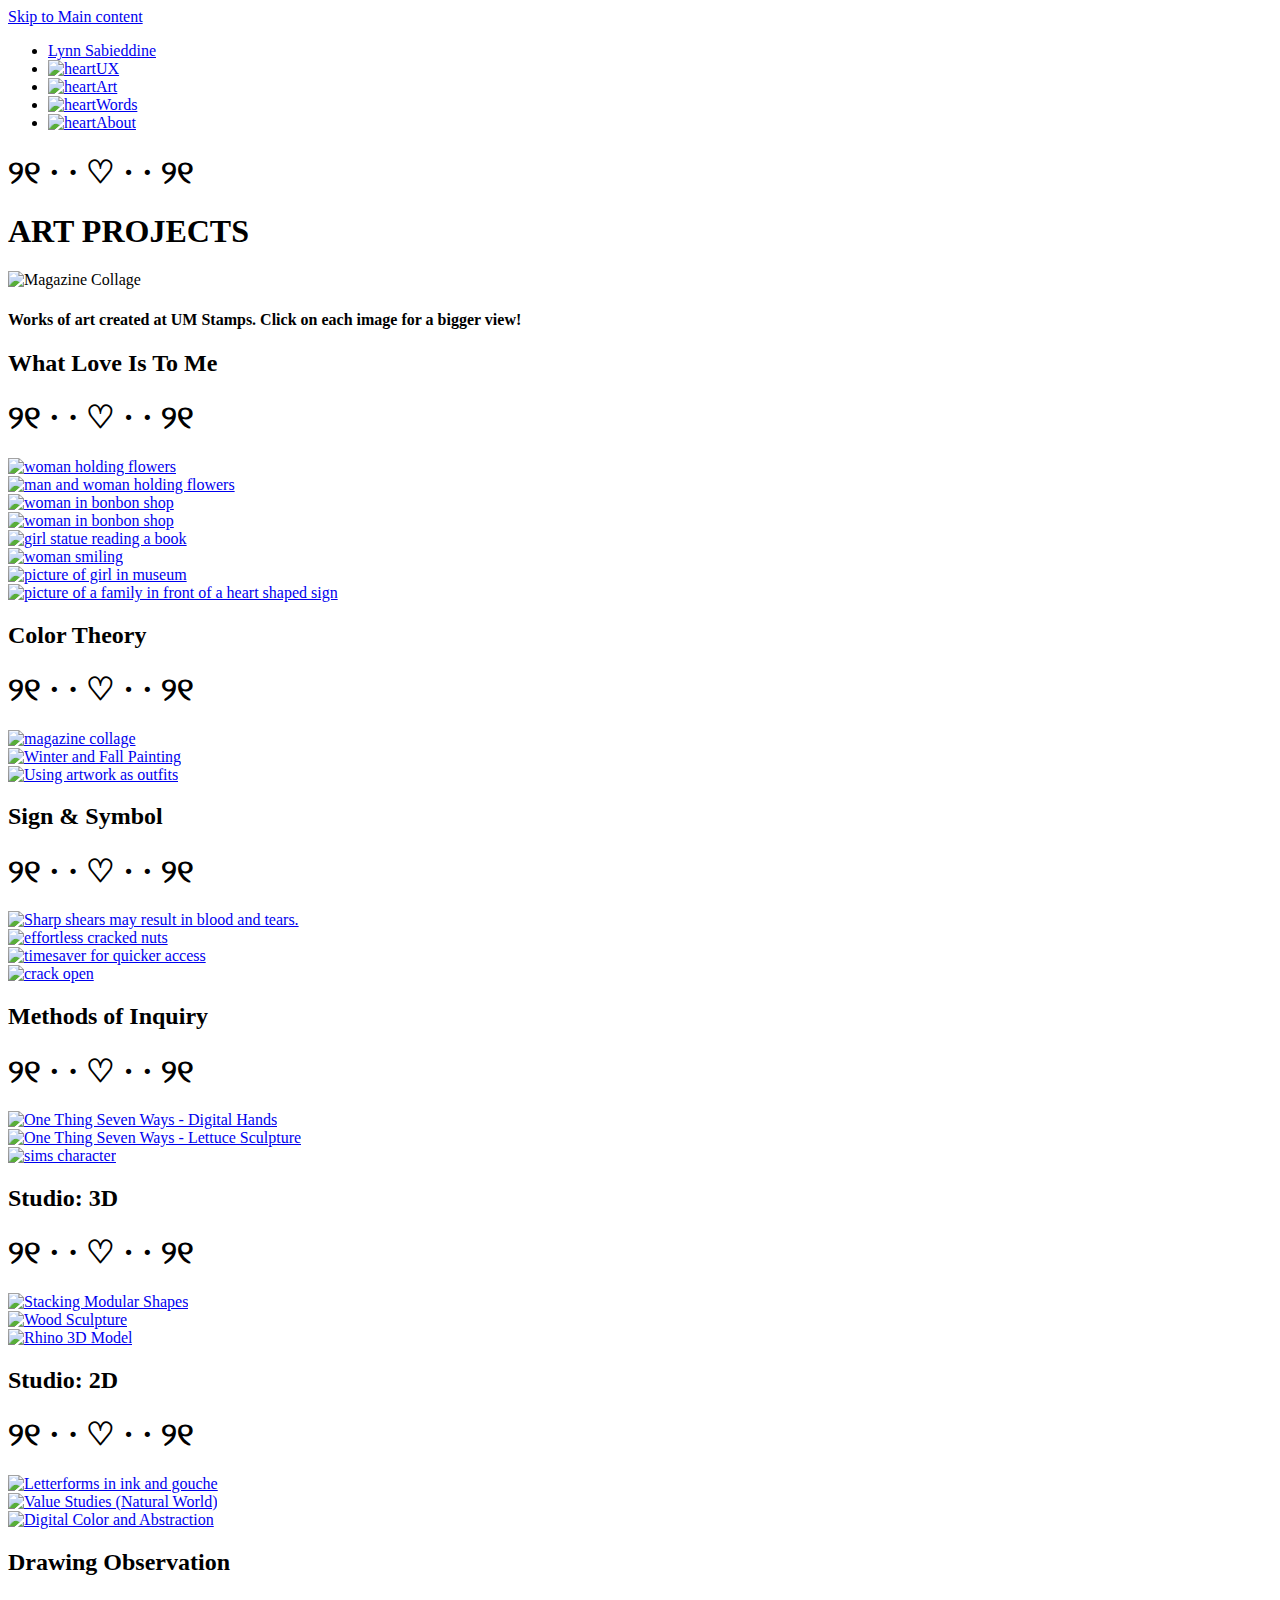
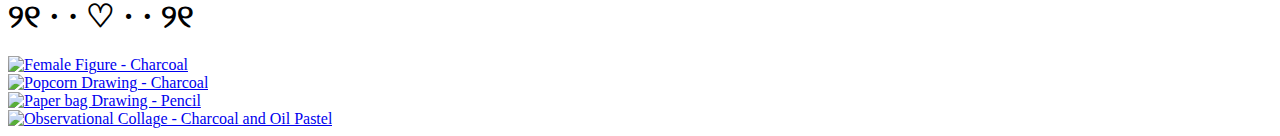
==== art.html @ 9397d545 "Add files via upload" ====
<!DOCTYPE html>
<html lang="en">
    <link rel="stylesheet" href="css/reset.css">
    <link rel="stylesheet" href="css/style.css">
    <link rel="stylesheet" href="https://fonts.googleapis.com/css?family=Yeseva One">
    <link rel="stylesheet" href="https://use.typekit.net/hsy3ncc.css">
    <link rel="stylesheet" href="https://cdnjs.cloudflare.com/ajax/libs/font-awesome/4.7.0/css/font-awesome.min.css">
    <link rel="icon" type="image/x-icon" href="img/favicon.ico">


<head>
    <meta charset="UTF-8">
    <meta http-equiv="X-UA-Compatible" content="IE=edge">
    <meta name="viewport" content="width=device-width, initial-scale=1.0">
    
    <title>Lynn Sabieddine | Art</title>

</head>

<body>

    <a href = "#main" id="skip">Skip to Main content</a>

    <nav>

        <ul class="navigation">
            <div class="lynn">
            <li><a class="lynn" href="index.html">Lynn Sabieddine</a></li>
            </div>
            <div class="rest">
            <li><a href="ux.html"> <img class="heart" src="img/circle_button.png" alt="heart" />UX</a></li>
            <li><a class="active" href="art.html"><img class="heart" src="img/filledheart.png" alt="heart" />Art</a></li>
            <li><a href="opinions.html"><img class="heart" src="img/circle_button.png" alt="heart" />Words</a></li>
            <li><a href="about.html"><img class="heart" src="img/circle_button.png" alt="heart" />About</a></li>
            </div>

            
        </ul>
    </nav>

    <main id="main">

        <div class="ux-image-container">
            <h1 class="divider">୨୧ · · ♡ · · ୨୧</h1>
            <h1 class="ux-header"> ART PROJECTS</h1>
            <div class="ux-image">
                <img class="ux-home" src="img/Screenshot 2024-02-01 at 5.25.58 AM.png" alt="Magazine Collage" />

            </div>
            <div class="home-captions">

                <h4 class="ux-description"> Works of art created at UM Stamps. Click on each image for a bigger view! </h4> 

            </div>



        </div>



        <div class="art-row">
            <h2 class="recent">What Love Is To Me</h2>
            <h1 class="recent-divider">୨୧ · · ♡ · · ୨୧</h1>

            <div class="artcolumn" >
                <a href = "img/IMG_4673.JPG" target="_blank" data-lightbox="love" data-title="What Love Is To People" data-alt="woman holding flowers">
                    <img src="img/IMG_4673.JPG" width = "250" alt="woman holding flowers">
                </a>
            </div>

            <div class="artcolumn" >
            <a href = "img/IMG_4675.JPG" target="_blank" data-lightbox="love" data-title="What Love Is To People" data-alt="man and woman holding flowers">
                <img src="img/IMG_4675.JPG" width = "250" alt="man and woman holding flowers">
            </a>
    </div>


        <div class="artcolumn" >
            <a href = "img/IMG_4684.JPG" target="_blank" data-lightbox="love" data-title="What Love Is To People" data-alt="woman in bonbon shop">
                <img src="img/IMG_4684.JPG" width = "250" alt="woman in bonbon shop">
            </a>
        </div>

        <div class="artcolumn" >
            <a href = "img/IMG_4685.JPG" target="_blank" data-lightbox="love" data-title="What Love Is To People" data-alt="woman in bonbon shop">
                <img src="img/IMG_4685.JPG" width = "250" alt="woman in bonbon shop">
            </a>
        </div>

        <div class="artcolumn" >
            <a href = "img/IMG_4617.JPG" target="_blank" data-lightbox="love" data-title="What Love Is To People" data-alt="girl statue reading a book">
                <img src="img/IMG_4617.JPG" width = "250" alt="girl statue reading a book">
            </a>
        </div>

        <div class="artcolumn" >
            <a href = "img/IMG_4744.JPG" target="_blank" data-lightbox="love" data-title="What Love Is To People" data-alt="woman smiling">
                <img src="img/IMG_4744.JPG" width = "250" alt="woman smiling">
            </a>
        </div>

        <div class="artcolumn" >
            <a href = "img/IMG_4758.JPG" target="_blank" data-lightbox="love" data-title="What Love Is To People" data-alt="picture of girl in museum">
                <img src="img/IMG_4758.JPG" width = "250" alt="picture of girl in museum">
            </a>
        </div>

        <div class="artcolumn" >
            <a href = "img/IMG_4767.JPG" target="_blank" data-lightbox="love" data-title="What Love Is To People" data-alt="picture of a family in front of a heart shaped sign">
                <img src="img/IMG_4767.JPG" width = "250" alt="picture of a family in front of a heart shaped sign">
            </a>
        </div>
            </div>


        <div class="art-row">
            <h2 class="recent">Color Theory</h2>
            <h1 class="recent-divider">୨୧ · · ♡ · · ୨୧</h1>

            <div class="artcolumn" >
                <a href = "img/Lynn Sabieddine Color.png" target="_blank" data-lightbox="colortheory" data-title="Magazine Collage" data-alt="magazine collage">
                    <img src="img/Lynn Sabieddine Color.png" width = "260" alt="magazine collage">
                </a>
            </div>

            <div class="artcolumn" >
            <a href = "img/colortheory3.png" target="_blank" data-lightbox="colortheory" data-title="Winter and Fall Painting" data-alt="Winter and Fall Painting">
                <img src="img/colortheory3.png" width = "350" alt="Winter and Fall Painting">
            </a>
    </div>


        <div class="artcolumn" >
            <a href = "img/colortheory2.png" target="_blank" data-lightbox="colortheory" data-title="Using artwork as outfits" data-alt="Using artwork as outfits">
                <img src="img/colortheory2.png" width = "280" alt="Using artwork as outfits">
            </a>
        </div>

            </div>



        <div class="art-row">
            <h2 class="recent">Sign & Symbol</h2>
            <h1 class="recent-divider">୨୧ · · ♡ · · ୨୧</h1>

            <div class="artcolumn" >
                <a href = "img/signsymbol3.png" target="_blank" data-lightbox="signsymbol" data-title="Capturing the Object’s Essence - Kitchen Shears" data-alt="Sharp shears may result in blood and tears.">
                    <img src="img/signsymbol3.png" width = "250" alt="Sharp shears may result in blood and tears.">
                </a>
            </div>

            <div class="artcolumn" >
            <a href = "img/signsymbol1.png" target="_blank" data-lightbox="signsymbol" data-title="Capturing the Object’s Essence - Kitchen Shears" data-alt="effortless cracked nuts">
                <img src="img/signsymbol1.png" width = "250" alt="effortless cracked nuts">
            </a>
    </div>


        <div class="artcolumn" >
            <a href = "img/signsymbol2.png" target="_blank" data-lightbox="signsymbol" data-title="Capturing the Object’s Essence - Kitchen Shears" data-alt="timesaver for quicker access">
                <img src="img/signsymbol2.png" width = "250" alt="timesaver for quicker access">
            </a>
        </div>

        <div class="artcolumn" >
            <a href = "img/signsymbol4.png" target="_blank" data-lightbox="signsymbol" data-title="Capturing the Object’s Essence - Kitchen Shears" data-alt="crack open">
                <img src="img/signsymbol4.png" width = "250" alt="crack open">
            </a>
        </div>
            </div>


        <div class="art-row">
            <h2 class="recent">Methods of Inquiry</h2>
            <h1 class="recent-divider">୨୧ · · ♡ · · ୨୧</h1>

            <div class="artcolumn" >
                <a href = "img/art3.png" target="_blank" data-lightbox="methods" data-title="One Thing Seven Ways - Digital Hands" data-alt="One Thing Seven Ways - Digital Hands">
                    <img src="img/art3.png" width = "400" alt="One Thing Seven Ways - Digital Hands">
                </a>
            </div>

            <div class="artcolumn" >
            <a href = "img/Screenshot 2024-02-01 at 4.11.30 AM.png" target="_blank" data-lightbox="methods" data-title="One Thing Seven Ways - Lettuce Sculpture" data-alt="One Thing Seven Ways - Lettuce Sculpture">
                <img src="img/Screenshot 2024-02-01 at 4.11.30 AM.png" width = "260" alt="One Thing Seven Ways - Lettuce Sculpture">
            </a>
    </div>


        <div class="artcolumn" >
            <a href = "img/Screenshot 2024-02-01 at 4.12.01 AM.png" target="_blank" data-lightbox="methods" data-title="Speculative Research Project" data-alt="sims character">
                <img src="img/Screenshot 2024-02-01 at 4.12.01 AM.png" width = "300" alt="sims character">
            </a>
        </div>

            </div>



        <div class="art-row">
            <h2 class="recent">Studio: 3D</h2>
            <h1 class="recent-divider">୨୧ · · ♡ · · ୨୧</h1>

            <div class="artcolumn" >
                <a href = "img/Lynn Sabieddine 3D Art.jpg" target="_blank" data-lightbox="studio3d" data-title="Stacking Modular Shapes" data-alt="Stacking Modular Shapes">
                    <img src="img/Lynn Sabieddine 3D Art.jpg" width = "280" alt="Stacking Modular Shapes">
                </a>
            </div>

            <div class="artcolumn" >
            <a href = "img/Screenshot 2024-02-01 at 4.01.50 AM.png" target="_blank" data-lightbox="studio3d" data-title="Wood Sculpture" data-alt="Wood Sculpture">
                <img src="img/Screenshot 2024-02-01 at 4.01.50 AM.png" width = "300" alt="Wood Sculpture">
            </a>
    </div>

        <div class="artcolumn" >
            <a href = "img/Screenshot 2024-02-01 at 4.01.06 AM.png" target="_blank" data-lightbox="studio3d" data-title="Rhino 3D Model" data-alt="Rhino 3D Model">
                <img src="img/Screenshot 2024-02-01 at 4.01.06 AM.png" width = "310" alt="Rhino 3D Model">
            </a>
        </div>

            </div>


        <div class="art-row">
            <h2 class="recent">Studio: 2D</h2>
            <h1 class="recent-divider">୨୧ · · ♡ · · ୨୧</h1>

            <div class="artcolumn" >
                <a href = "img/Sabieddine_Lynn_Project_2_Final.jpg" target="_blank" data-lightbox="studio2d" data-title="Letterforms" data-alt="Letterforms in ink and gouche">
                    <img src="img/Sabieddine_Lynn_Project_2_Final.jpg" width = "280" alt="Letterforms in ink and gouche">
                </a>
            </div>

            <div class="artcolumn" >
            <a href = "img/Sabieddine_Lynn_Project_3_Final.jpg" target="_blank" data-lightbox="studio2d" data-title="Value Studies (Natural World)" data-alt="Value Studies (Natural World)">
                <img src="img/Sabieddine_Lynn_Project_3_Final.jpg" width = "420" alt="Value Studies (Natural World)">
            </a>
    </div>

        <div class="artcolumn" >
            <a href = "img/art1.png" target="_blank" data-lightbox="studio2d" data-title="Digital Color and Abstraction" data-alt="Digital Color and Abstraction">
                <img src="img/art1.png" width = "290" alt="Digital Color and Abstraction">
            </a>
        </div>

            </div>




        <div class="art-row">
            <h2 class="recent">Drawing Observation</h2>
            <h1 class="recent-divider">୨୧ · · ♡ · · ୨୧</h1>

            <div class="artcolumn" >
                <a href = "img/7_SabieddineL.jpg" target="_blank" data-lightbox="drawing" data-title="Female Figure - Charcoal" data-alt="Female Figure - Charcoal">
                    <img src="img/7_SabieddineL.jpg" width = "190" alt="Female Figure - Charcoal">
                </a>
            </div>

            <div class="artcolumn" >
            <a href = "img/SABIEDDINE_LYNN_POPCORN.jpg" target="_blank" data-lightbox="drawing" data-title="Popcorn Drawing - Charcoal" data-alt="Popcorn Drawing - Charcoal">
                <img src="img/SABIEDDINE_LYNN_POPCORN.jpg" width = "320" alt="Popcorn Drawing - Charcoal">
            </a>
    </div>

        <div class="artcolumn" >
            <a href = "img/IMG_5589.jpg" target="_blank" data-lightbox="drawing" data-title="Paper bag Drawing - Pencil" data-alt="Paper bag Drawing - Pencil">
                <img src="img/IMG_5589.jpg" width = "320" alt="Paper bag Drawing - Pencil">
            </a>
        </div>

        <div class="artcolumn" >
            <a href = "img/Screenshot 2024-02-01 at 3.18.17 AM.png" target="_blank" data-lightbox="drawing" data-title="Observational Collage - Charcoal and Oil Pastel" data-alt="Observational Collage - Charcoal and Oil Pastel">
                <img src="img/Screenshot 2024-02-01 at 3.18.17 AM.png" width = "190" alt="Observational Collage - Charcoal and Oil Pastel">
            </a>
        </div>
            </div>
     




    </main>


    <script src="js/likebutton.js"></script>
    <script src="js/script.js"></script>
    <script src="dist/js/lightbox-plus-jquery.js"></script>
    <script>
        lightbox.option({
          'resizeDuration': 200,
          'wrapAround': true,
          'maxHeight': 500,
          'alwaysShowNavOnTouchDevices': true
        })
    </script>


</body>

</html>
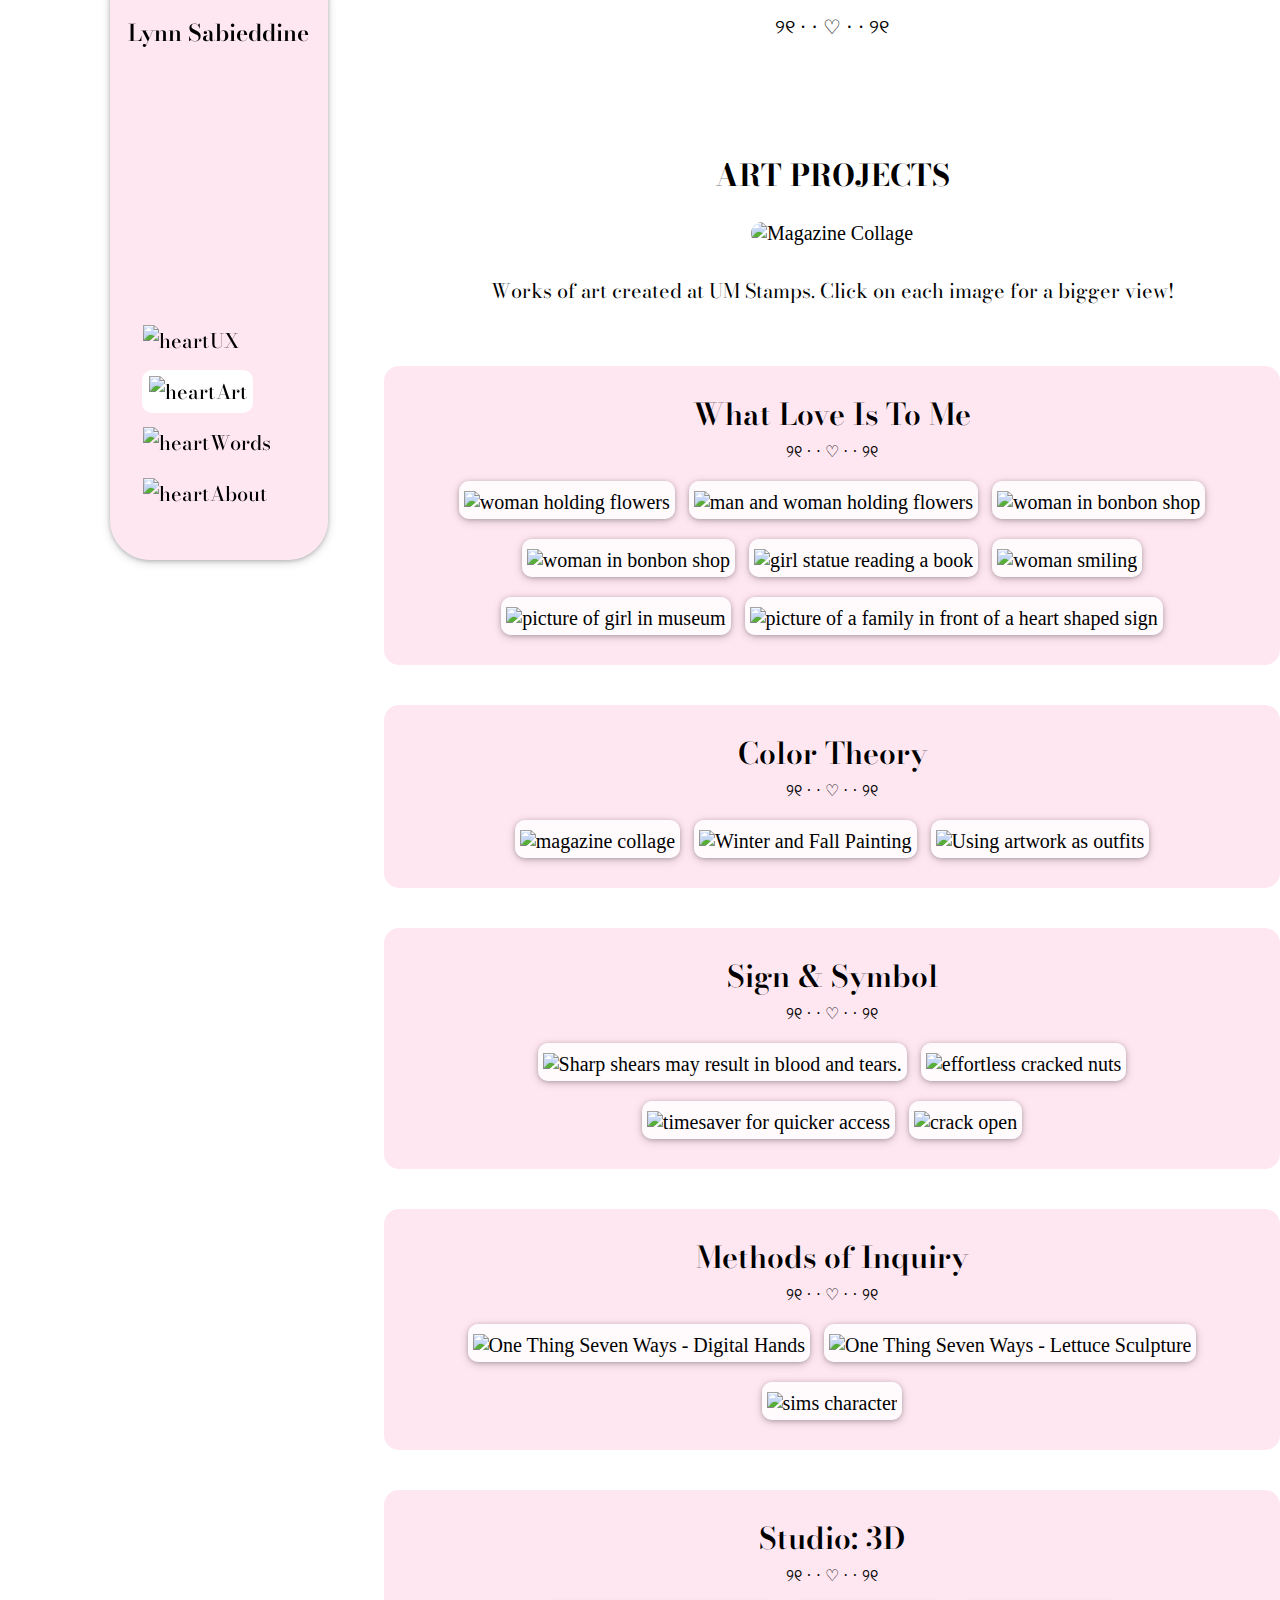
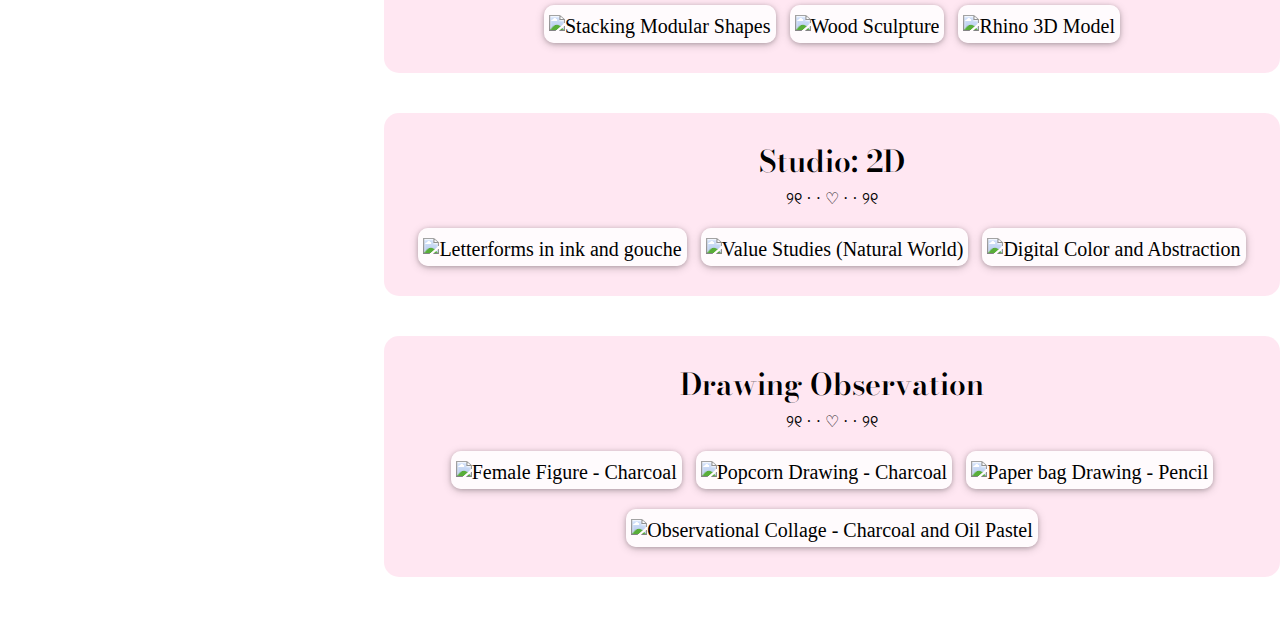
==== commit 1207e704: "Add files via upload" ====
--- a/art.html
+++ b/art.html
@@ -44,7 +44,7 @@
             <h1 class="divider">୨୧ · · ♡ · · ୨୧</h1>
             <h1 class="ux-header"> ART PROJECTS</h1>
             <div class="ux-image">
-                <img class="ux-home" src="img/Screenshot 2024-02-01 at 5.25.58 AM.png" alt="Magazine Collage" />
+                <img class="ux-home" src="img/artheader.png" alt="Magazine Collage" />
 
             </div>
             <div class="home-captions">
@@ -183,15 +183,15 @@
             </div>
 
             <div class="artcolumn" >
-            <a href = "img/Screenshot 2024-02-01 at 4.11.30 AM.png" target="_blank" data-lightbox="methods" data-title="One Thing Seven Ways - Lettuce Sculpture" data-alt="One Thing Seven Ways - Lettuce Sculpture">
-                <img src="img/Screenshot 2024-02-01 at 4.11.30 AM.png" width = "260" alt="One Thing Seven Ways - Lettuce Sculpture">
-            </a>
-    </div>
-
-
-        <div class="artcolumn" >
-            <a href = "img/Screenshot 2024-02-01 at 4.12.01 AM.png" target="_blank" data-lightbox="methods" data-title="Speculative Research Project" data-alt="sims character">
-                <img src="img/Screenshot 2024-02-01 at 4.12.01 AM.png" width = "300" alt="sims character">
+            <a href = "img/methodslettuce.png" target="_blank" data-lightbox="methods" data-title="One Thing Seven Ways - Lettuce Sculpture" data-alt="One Thing Seven Ways - Lettuce Sculpture">
+                <img src="img/methodslettuce.png" width = "260" alt="One Thing Seven Ways - Lettuce Sculpture">
+            </a>
+    </div>
+
+
+        <div class="artcolumn" >
+            <a href = "img/methodssims.png" target="_blank" data-lightbox="methods" data-title="Speculative Research Project" data-alt="sims character">
+                <img src="img/methodssims.png" width = "300" alt="sims character">
             </a>
         </div>
 
@@ -210,14 +210,14 @@
             </div>
 
             <div class="artcolumn" >
-            <a href = "img/Screenshot 2024-02-01 at 4.01.50 AM.png" target="_blank" data-lightbox="studio3d" data-title="Wood Sculpture" data-alt="Wood Sculpture">
-                <img src="img/Screenshot 2024-02-01 at 4.01.50 AM.png" width = "300" alt="Wood Sculpture">
-            </a>
-    </div>
-
-        <div class="artcolumn" >
-            <a href = "img/Screenshot 2024-02-01 at 4.01.06 AM.png" target="_blank" data-lightbox="studio3d" data-title="Rhino 3D Model" data-alt="Rhino 3D Model">
-                <img src="img/Screenshot 2024-02-01 at 4.01.06 AM.png" width = "310" alt="Rhino 3D Model">
+            <a href = "img/turtle.png" target="_blank" data-lightbox="studio3d" data-title="Wood Sculpture" data-alt="Wood Sculpture">
+                <img src="img/turtle.png" width = "300" alt="Wood Sculpture">
+            </a>
+    </div>
+
+        <div class="artcolumn" >
+            <a href = "img/rhino.png" target="_blank" data-lightbox="studio3d" data-title="Rhino 3D Model" data-alt="Rhino 3D Model">
+                <img src="img/rhino.png" width = "310" alt="Rhino 3D Model">
             </a>
         </div>
 
@@ -274,8 +274,8 @@
         </div>
 
         <div class="artcolumn" >
-            <a href = "img/Screenshot 2024-02-01 at 3.18.17 AM.png" target="_blank" data-lightbox="drawing" data-title="Observational Collage - Charcoal and Oil Pastel" data-alt="Observational Collage - Charcoal and Oil Pastel">
-                <img src="img/Screenshot 2024-02-01 at 3.18.17 AM.png" width = "190" alt="Observational Collage - Charcoal and Oil Pastel">
+            <a href = "img/drawingobscollage.png" target="_blank" data-lightbox="drawing" data-title="Observational Collage - Charcoal and Oil Pastel" data-alt="Observational Collage - Charcoal and Oil Pastel">
+                <img src="img/drawingobscollage.png" width = "190" alt="Observational Collage - Charcoal and Oil Pastel">
             </a>
         </div>
             </div>
--- a/css/style.css
+++ b/css/style.css
@@ -0,0 +1,698 @@
+@import url('https://fonts.googleapis.com/css2?family=Bodoni+Moda:ital,opsz,wght@0,6..96,400;0,6..96,500;0,6..96,600;0,6..96,700;0,6..96,800;0,6..96,900;1,6..96,400;1,6..96,500;1,6..96,600;1,6..96,700;1,6..96,800;1,6..96,900&family=Noto+Sans:ital,wght@0,100;0,200;0,300;0,400;0,500;0,600;0,700;0,800;0,900;1,100;1,200;1,300;1,400;1,500;1,600;1,700;1,800;1,900&display=swap');
+
+
+@media only screen and (min-width: 0px) {
+
+    strong{
+        font-weight:bold;
+       }
+       
+    #skip {
+        position: absolute;
+        left: -10000px;
+        top: auto;
+        width: 1px;
+        height: 1px;
+        overflow: hidden;
+    }
+
+    .lynn-home{
+        width: 100%;
+        
+        
+    }
+
+    .lynn-loves{
+        font-family: 'Bodoni Moda', serif;
+        font-weight: bold;
+        font-size: 33px;
+        line-height: 38px;
+        position: relative;
+        bottom: 35px;
+        margin-right: 20px;
+       
+        
+    }
+
+    .home-captions{
+        text-align: right;
+        font-family: 'Bodoni Moda', serif;
+        
+    }
+
+    .navigation{
+        margin-bottom: 24px;
+        background-color: #ffc6df6b;
+        padding: 0px;
+        font-family: 'Bodoni Moda', serif;
+        font-weight: 500;
+        box-shadow: 0 1px 4px 0 rgba(0, 0, 0, 0.2), 0 2px 10px 0 rgba(0, 0, 0, 0.19);
+        
+        
+    }
+
+    .lynn{
+        text-align: center;
+        font-size: 25px;
+        padding-top: 5px;
+    }
+
+    .rest{
+        display: flex;
+        justify-content: center;
+        font-size: 20px;
+        color: rgb(0, 0, 0);
+        
+
+    }
+
+    .divider{
+        margin-top: -5px;
+        padding-bottom: 20px;
+        width: 100%;
+        text-align: center;
+    }
+
+    a.active{
+        background: #ffffff;
+        color: #000000;
+        font-family: var(--headings-font-family);
+        padding: 6px;
+        border-radius: 10px;
+        
+    }
+
+    .rest a:hover{
+        background: #ffffff;
+        color: #000000;
+        font-family: var(--headings-font-family);
+        padding: 6px;
+        border-radius: 10px;
+       
+    }
+
+    .rest li {
+        padding: 10px 10px;
+        
+    }
+
+    .row{
+        background-color: #ffc6df6b;
+        justify-content: center;
+        text-align: center;
+        padding-top: 0px;
+        padding: 20px;
+        margin-bottom: 80px;
+        border-radius: 15px;
+        
+    }
+
+    .uxrow{
+        background-color: #ffc6df6b;
+        justify-content: center;
+        text-align: center;
+        padding-top: 0px;
+        padding: 20px;
+        margin-bottom: 80px;
+        border-radius: 15px;
+        
+    }
+
+    .ux-image-container{
+      
+        justify-content: center;
+        text-align: center;
+        padding-top: 0px;
+        padding: 20px;
+        margin-bottom: 40px;
+        border-radius: 15px;
+    }
+    .art-row{
+        background-color: #ffc6df6b;
+        justify-content: center;
+        text-align: center;
+        padding-top: 0px;
+        padding: 20px;
+        margin-bottom: 40px;
+        border-radius: 15px;
+        
+    }
+
+    .study-row{
+        background-color: #ffc6df6b;
+        justify-content: center;
+        text-align: center;
+        padding-top: 0px;
+        padding: 20px;
+        margin-bottom: 40px;
+        border-radius: 15px;
+        
+    }
+
+    .study-row-image{
+       
+        justify-content: center;
+        text-align: center;
+        padding-top: 0px;
+        padding: 20px;
+        margin-bottom: 40px;
+        border-radius: 15px;
+        
+    }
+
+    .ux-row{
+        background-color: #ffc6df6b;
+        justify-content: center;
+        text-align: center;
+        margin-bottom: 20px;
+        padding: 10px;
+        
+    }
+
+
+    .ux-header{
+        font-family: 'Bodoni Moda', serif;
+        font-weight: bold;
+        font-size: 30px;
+        line-height: 33px;
+        text-align: center;
+        
+    }
+
+    .ux-home{ 
+        margin: 10px 0px;
+        padding: 20px;
+        border-radius: 50px;
+        
+        
+    }
+
+    .recent, .textright{
+        font-size: 30px;
+        font-family: 'Bodoni Moda', serif;
+        padding-top: 15px;
+        font-weight: 600;
+        
+    }
+
+    .recent-img{
+        padding-bottom: 15px;
+        width: 100%;
+    }
+
+    .recent-button{
+        background-color: black;
+        color: white;
+        padding: 10px;
+        border-radius: 10px;
+        box-shadow: 0 1px 4px 0 rgba(0, 0, 0, 0.2), 0 2px 10px 0 rgba(0, 0, 0, 0.19);
+        
+        
+    }
+
+    .recent-divider{
+        margin-top: 5px;
+        margin-bottom: 10px;
+        
+        width: 100%;
+        text-align: center;
+    }
+
+
+    .ux-description{
+        text-align: center;
+    }
+
+    .recent-button:hover{
+        background-color: #FF84BA;
+        color: white;
+        padding: 10px;
+        
+    }
+
+    .column{
+        padding: 20px;
+        font-size: 20px;
+        background-color: #ffffffd0;
+        margin: 20px 5px;
+        border-radius: 10px;
+        box-shadow: 0 1px 4px 0 rgba(0, 0, 0, 0.2), 0 2px 10px 0 rgba(0, 0, 0, 0.19);
+    }
+
+    .uxcolumn{
+        
+        padding: 20px;
+        font-size: 20px;
+        background-color: #ffffffd0;
+        margin: 30px 5px;
+        border-radius: 10px;
+        box-shadow: 0 1px 4px 0 rgba(0, 0, 0, 0.2), 0 2px 10px 0 rgba(0, 0, 0, 0.19);
+        
+    }
+
+    .artcolumn{
+        padding: 20px;
+        font-size: 20px;
+        background-color: #ffffffd0;
+        margin: 30px 5px;
+        border-radius: 10px;
+        box-shadow: 0 1px 4px 0 rgba(0, 0, 0, 0.2), 0 2px 10px 0 rgba(0, 0, 0, 0.19);
+    }
+
+    .column-text, .uxcolumn-text p{
+        padding-bottom: 20px;
+        font-family: "quasimoda", sans-serif;
+        color: #000000;
+        
+    }
+
+    p{
+        padding-top: 20px;
+        font-family: "quasimoda", sans-serif;
+        color: #646464;
+        font-size: 15px;
+    }
+
+
+
+    .column-text, .uxcolumn-text h2{
+        font-family:'Bodoni Moda', serif;
+        font-weight:600;
+        
+    }
+
+    .heart{
+        display: none;
+    }
+
+     .uxheartcircle{
+       position: relative;
+        width: 40px;
+        float: left;
+        padding-bottom: 15px;
+        
+
+    }
+
+    .heartcircle{
+        position: relative;
+        width: 45px;
+        vertical-align: middle;
+    }
+
+    .aboutcolumn{
+        text-align: left;
+    }
+
+    .description{
+        position: relative;
+        bottom: 30px;
+        margin-right: 20px;
+        
+    }
+
+    .aboutdescription{
+        font-family:'Bodoni Moda', serif;
+        font-size: 20px;
+        color: #000000;
+        
+    }
+
+
+    h2{
+        font-family: 'Bodoni Moda', serif;
+        font-weight: 600;
+    }
+
+    li{
+        padding-bottom: 10px;
+    }
+
+  }
+
+
+
+
+
+
+
+
+
+/* Small devices (portrait tablets and large phones, 600px and up) */
+
+  
+/* Medium devices (landscape tablets, 768px and up) */
+@media only screen and (min-width: 768px) {
+
+
+  } 
+  
+/* Large devices (laptops/desktops, 992px and up) */
+@media only screen and (min-width: 1024px) {
+    #skip {
+        position: absolute;
+        left: -10000px;
+        top: auto;
+        width: 1px;
+        height: 1px;
+        overflow: hidden;
+    }
+
+    .lynn-home{
+        width: 50%;
+        float: right;
+    }
+
+    .lynn-loves{
+        font-family: 'Bodoni Moda', serif;
+        font-weight: bold;
+        font-size: 30px;
+        line-height: 33px;
+        
+    }
+
+    .home-captions{
+        text-align: right;
+        font-family: 'Bodoni Moda', serif;
+        
+        
+    }
+
+    .navigation{
+        margin-bottom: 24px;
+        background-color: #ffc6df6b;
+        padding: 0px;
+        font-family: 'Bodoni Moda', serif;
+        font-weight: 500;
+        box-shadow: 0 1px 4px 0 rgba(0, 0, 0, 0.2), 0 2px 10px 0 rgba(0, 0, 0, 0.19);
+        
+        
+    }
+
+    .lynn{
+        text-align: center;
+        font-size: 20px;
+        padding-top: 5px;
+    }
+
+    .rest{
+        display: flex;
+        justify-content: center;
+        font-size: 17px;
+    }
+
+    .rest li {
+        padding: 10px 10px;
+    }
+
+    .row{
+        background-color: #ffc6df6b;
+        justify-content: center;
+        text-align: center;
+        clear: right;
+    }
+
+    .ux-row{
+        background-color: #ffc6df6b;
+        justify-content: center;
+        text-align: center;
+        margin-bottom: 20px;
+    }
+
+    .recent{
+        font-size: 25px;
+        font-family: 'Bodoni Moda', serif;
+        padding-top: 15px;
+    }
+
+    .recent-img{
+        padding-bottom: 15px;
+    }
+
+    .recent-button{
+        background-color: black;
+        color: white;
+        padding: 10px;
+        
+    }
+
+    .column{
+        padding: 20px;
+    }
+
+  } 
+  
+/* Extra large devices (large laptops and desktops, 1200px and up) */
+@media only screen and (min-width: 1200px) {
+    #skip {
+        position: absolute;
+        left: -10000px;
+        top: auto;
+        width: 1px;
+        height: 1px;
+        overflow: hidden;
+    }
+
+    .home-image-container{
+        padding-top: 80px;
+    }
+
+    .lynn-home{
+        width: 45%;
+        
+    }
+
+    .lynn-loves{
+        font-family: 'Bodoni Moda', serif;
+        font-weight: bold;
+        font-size: 60px;
+        line-height: 60px;
+        margin-right: 90px;
+        margin-top: -29px;
+        width: 50%;
+        float: right;
+        padding-top: 10px;
+       
+        
+        
+    }
+
+    .home-captions{
+        text-align: right;
+        font-family: 'Bodoni Moda', serif;
+        
+        
+    }
+
+    .navigation{
+        float: left;
+        width: 20%;
+        margin-bottom: 24px;
+        background-color: #ffc6df6b;
+        padding: 0px;
+        font-family: 'Bodoni Moda', serif;
+        height: 600px;
+        border-radius: 40px;
+        margin-top: -140px;
+        padding-top: 10px;
+        padding-bottom: 100px;
+        margin-bottom: 150px;
+        left: 110px;
+        top: 100px;
+        width: 17%;
+        position: fixed;
+        
+    }
+
+    .lynn{
+        text-align: center;
+        top: 20px;
+        position: relative;
+        font-size: larger;
+        font-weight:600;
+  
+    }
+
+    .rest{
+        display: inline-block;
+        
+        font-size: 20px;
+        position: relative;
+        top: 270px;
+        left: 22px;
+        text-align: left;
+        display: block;
+        margin: 25px 0px;
+        color: black;
+        
+    }
+
+    .rest li {
+        padding: 10px 10px;
+        
+    }
+
+    .row{
+        background-color: #ffc6df6b;
+        justify-content: center;
+        text-align: center;
+        clear: right;
+        width: 70%;
+        float: right;
+
+    }
+
+    .art-row{
+        background-color: #ffc6df6b;
+        justify-content: center;
+        text-align: center;
+        clear: right;
+        width: 70%;
+        float: right;
+    }
+.ux-image-container{
+    background-color:none;
+    justify-content: center;
+    text-align: center;
+    clear: right;
+    width: 70%;
+    float: right;
+    font-size: 20px;
+}
+    .study-row{
+        background-color: #ffc6df6b;
+        justify-content: center;
+        text-align: center;
+        clear: right;
+        width: 70%;
+        float: right;
+        font-size: 20px;
+    }
+
+    .study-row-image{
+        
+        justify-content: center;
+        text-align: center;
+        clear: right;
+        width: 70%;
+        float: right;
+    }
+
+    .uxrow{
+        background-color: #ffc6df6b;
+        justify-content: center;
+        text-align: center;
+        clear: right;
+        width: 70%;
+        float: right;
+        display: grid;
+        grid-template-columns: 1fr 1fr 1fr;
+        margin: 10px;
+        clear: both;
+        margin-bottom: 50px;
+        
+    }
+
+    .recent{
+        font-size: 30px;
+        font-family: 'Bodoni Moda', serif;
+        padding-top: 5px;
+        font-weight: 600;
+    }
+
+    .recent-img{
+        padding-bottom: 15px;
+    }
+
+    .recent-button{
+        background-color: black;
+        color: white;
+        padding: 10px;
+        margin-top: 20px;
+        
+    }
+
+    .column {
+       
+      
+        float: left;
+        width: 32%;
+        
+
+      }
+
+
+
+      .artcolumn {
+      
+        justify-content: center;
+        padding: 10px 5px 5px 5px;
+        display: inline-block;
+        margin: 10px 5px;
+
+
+      }
+
+
+
+    .heart{
+        display: inline;
+        width: 20px;
+        padding: 0px 1px;
+       
+    }
+
+    .ux-image{
+        display: inline-block;
+        width: 50%;
+        
+    }
+
+    .description{
+        width: 50%;
+        float: right;
+        padding-top: 10px;
+        margin-bottom: 10px;
+        margin-right: 100px;
+        font-size: 20px;
+        
+    }
+
+    .ux-description{
+
+    width: 100%;
+    display:flex;
+    justify-content: center;
+        
+    }
+
+    .test{
+        width: 40%;
+        padding: 20px;
+        height: 100%;
+        font-size: 20px;
+        
+        margin: 30px 5px;
+        border-radius: 10px;
+        box-shadow: 0 1px 4px 0 rgba(0, 0, 0, 0.2), 0 2px 10px 0 rgba(0, 0, 0, 0.19);
+        float: right;
+        text-align: left;
+        display: flex;
+        flex-direction: column;
+        justify-content: flex-end;
+        
+
+      
+    }
+
+    .ux-header{
+        margin-top: 100px;
+        /* left: 300px;
+        position: relative; */
+        
+        
+    }
+
+
+
+  }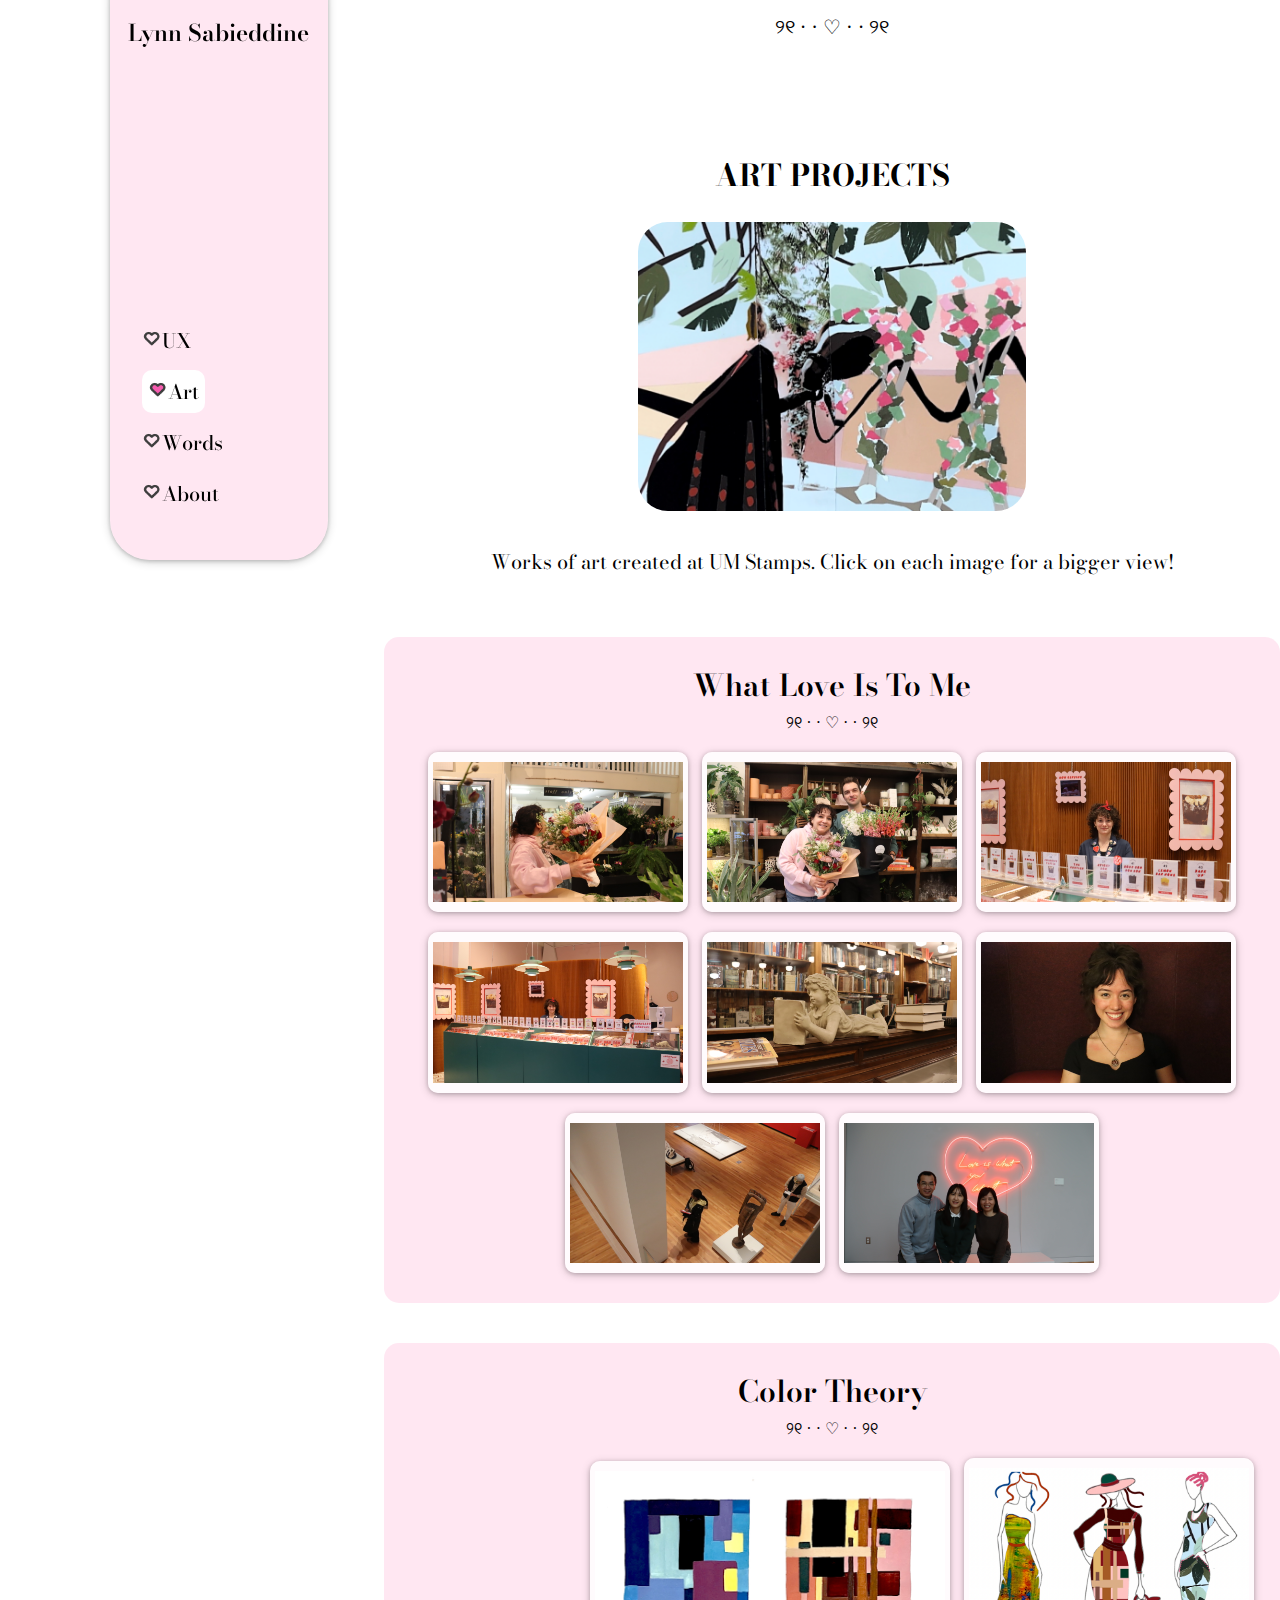
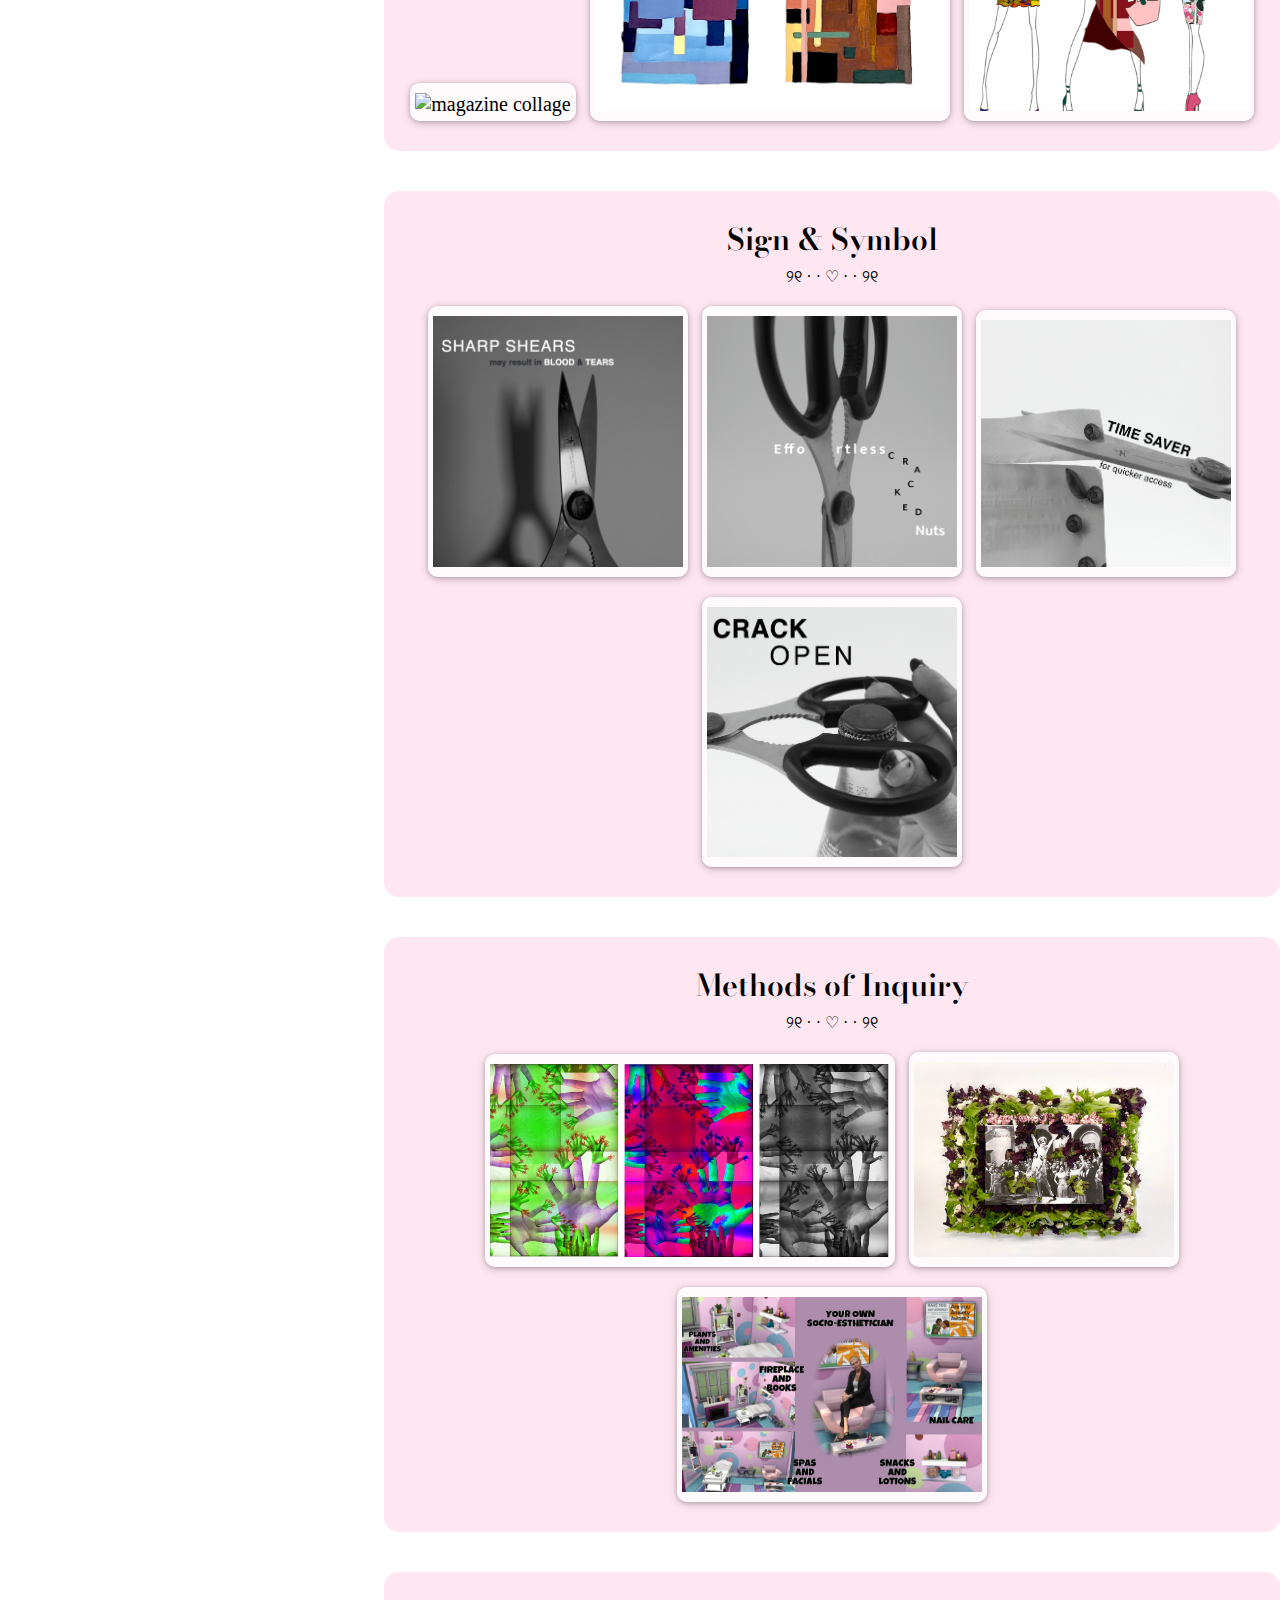
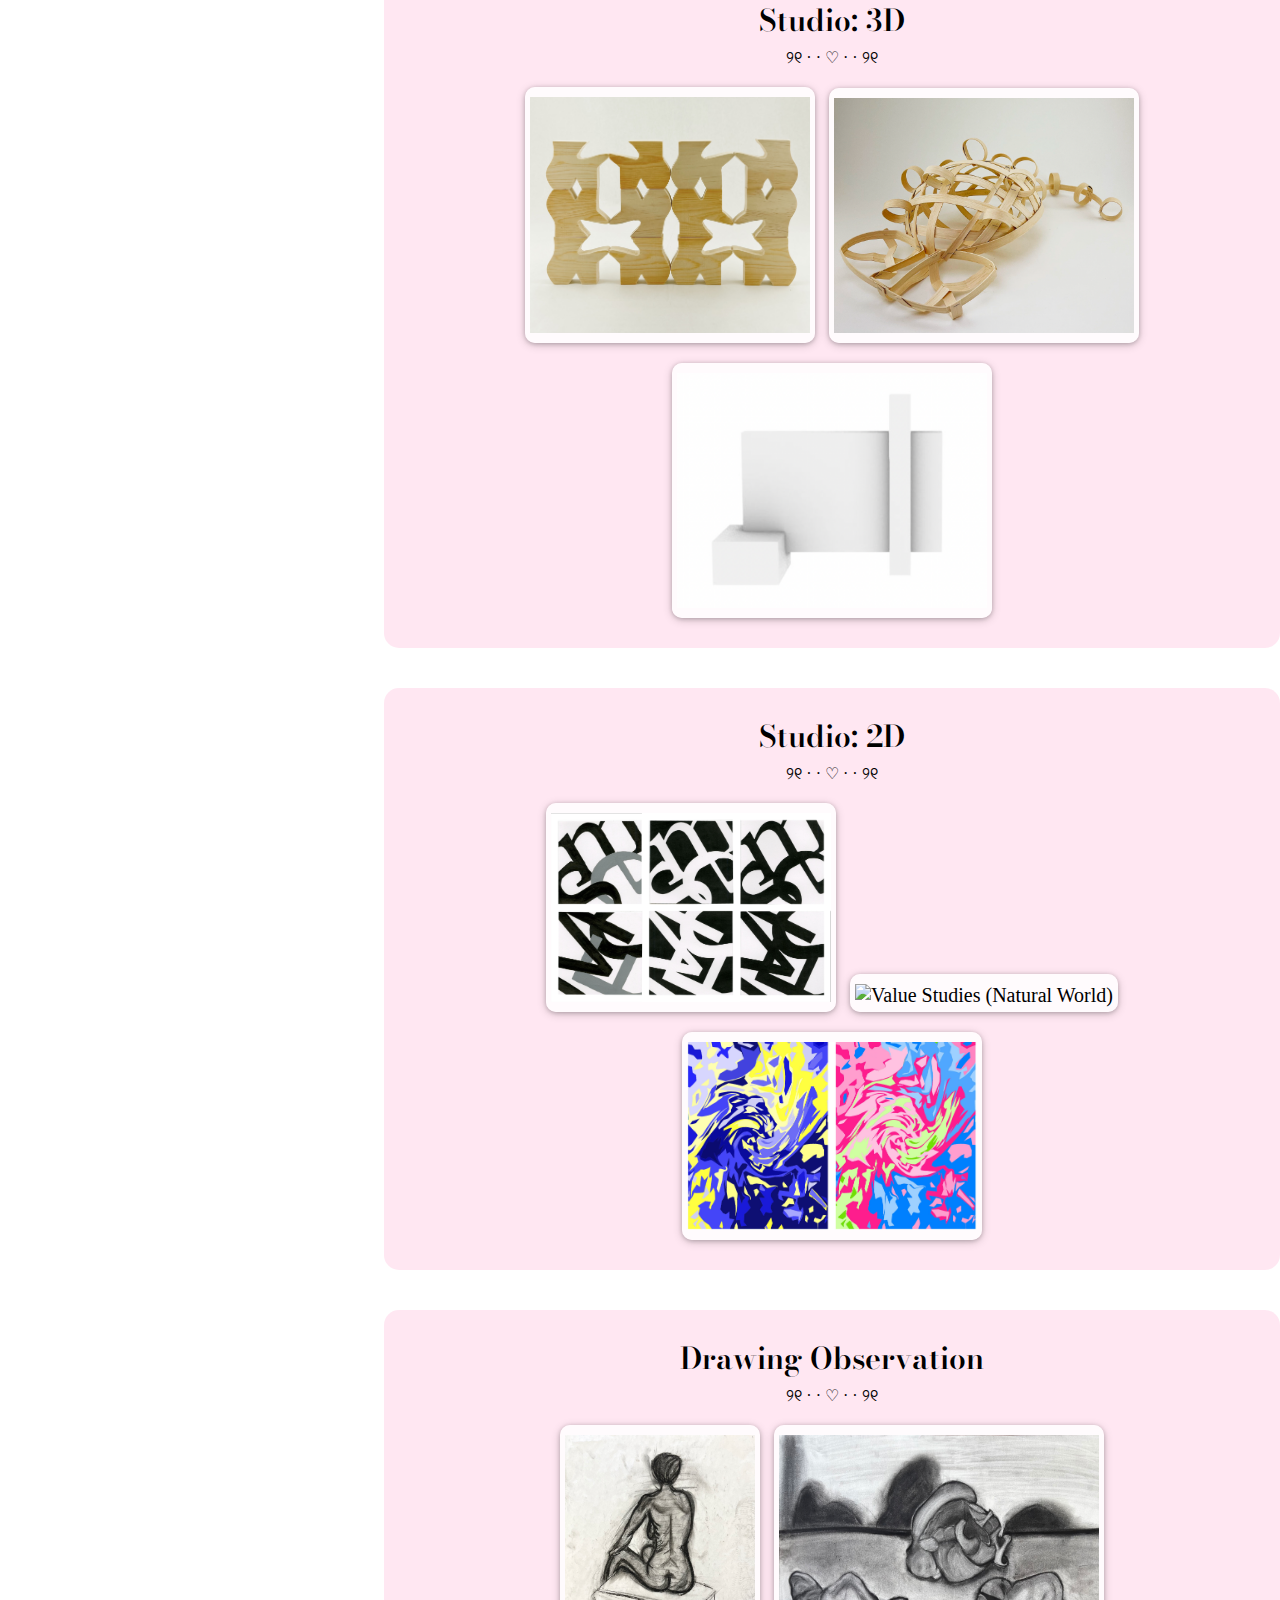
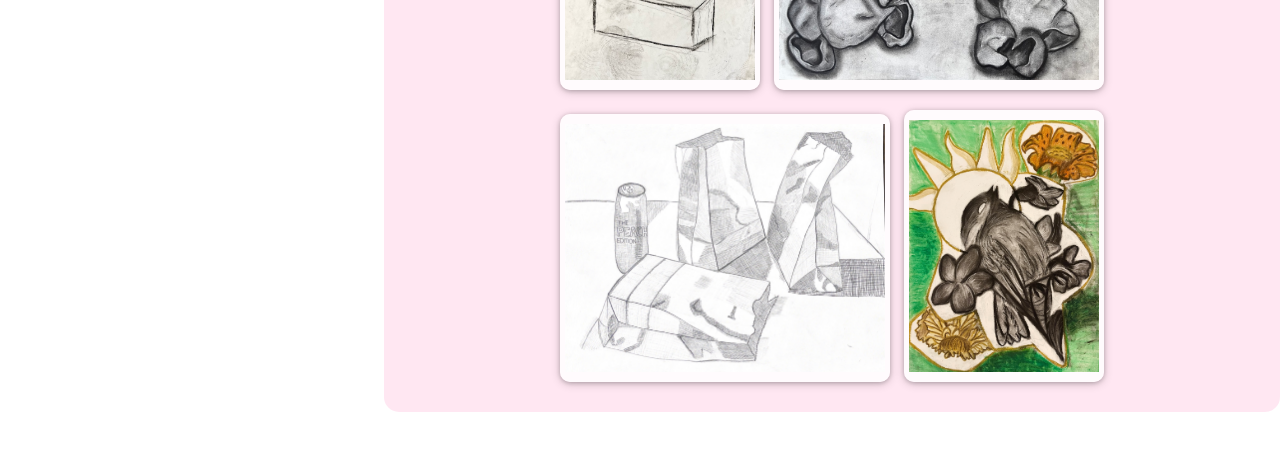
==== commit 0d5b00b4: "Update art.html" ====
--- a/art.html
+++ b/art.html
@@ -1,6 +1,7 @@
 <!DOCTYPE html>
 <html lang="en">
     <link rel="stylesheet" href="css/reset.css">
+    <link href="dist/css/lightbox.css" rel="stylesheet">
     <link rel="stylesheet" href="css/style.css">
     <link rel="stylesheet" href="https://fonts.googleapis.com/css?family=Yeseva One">
     <link rel="stylesheet" href="https://use.typekit.net/hsy3ncc.css">
@@ -302,4 +303,4 @@
 
 </body>
 
-</html>+</html>
